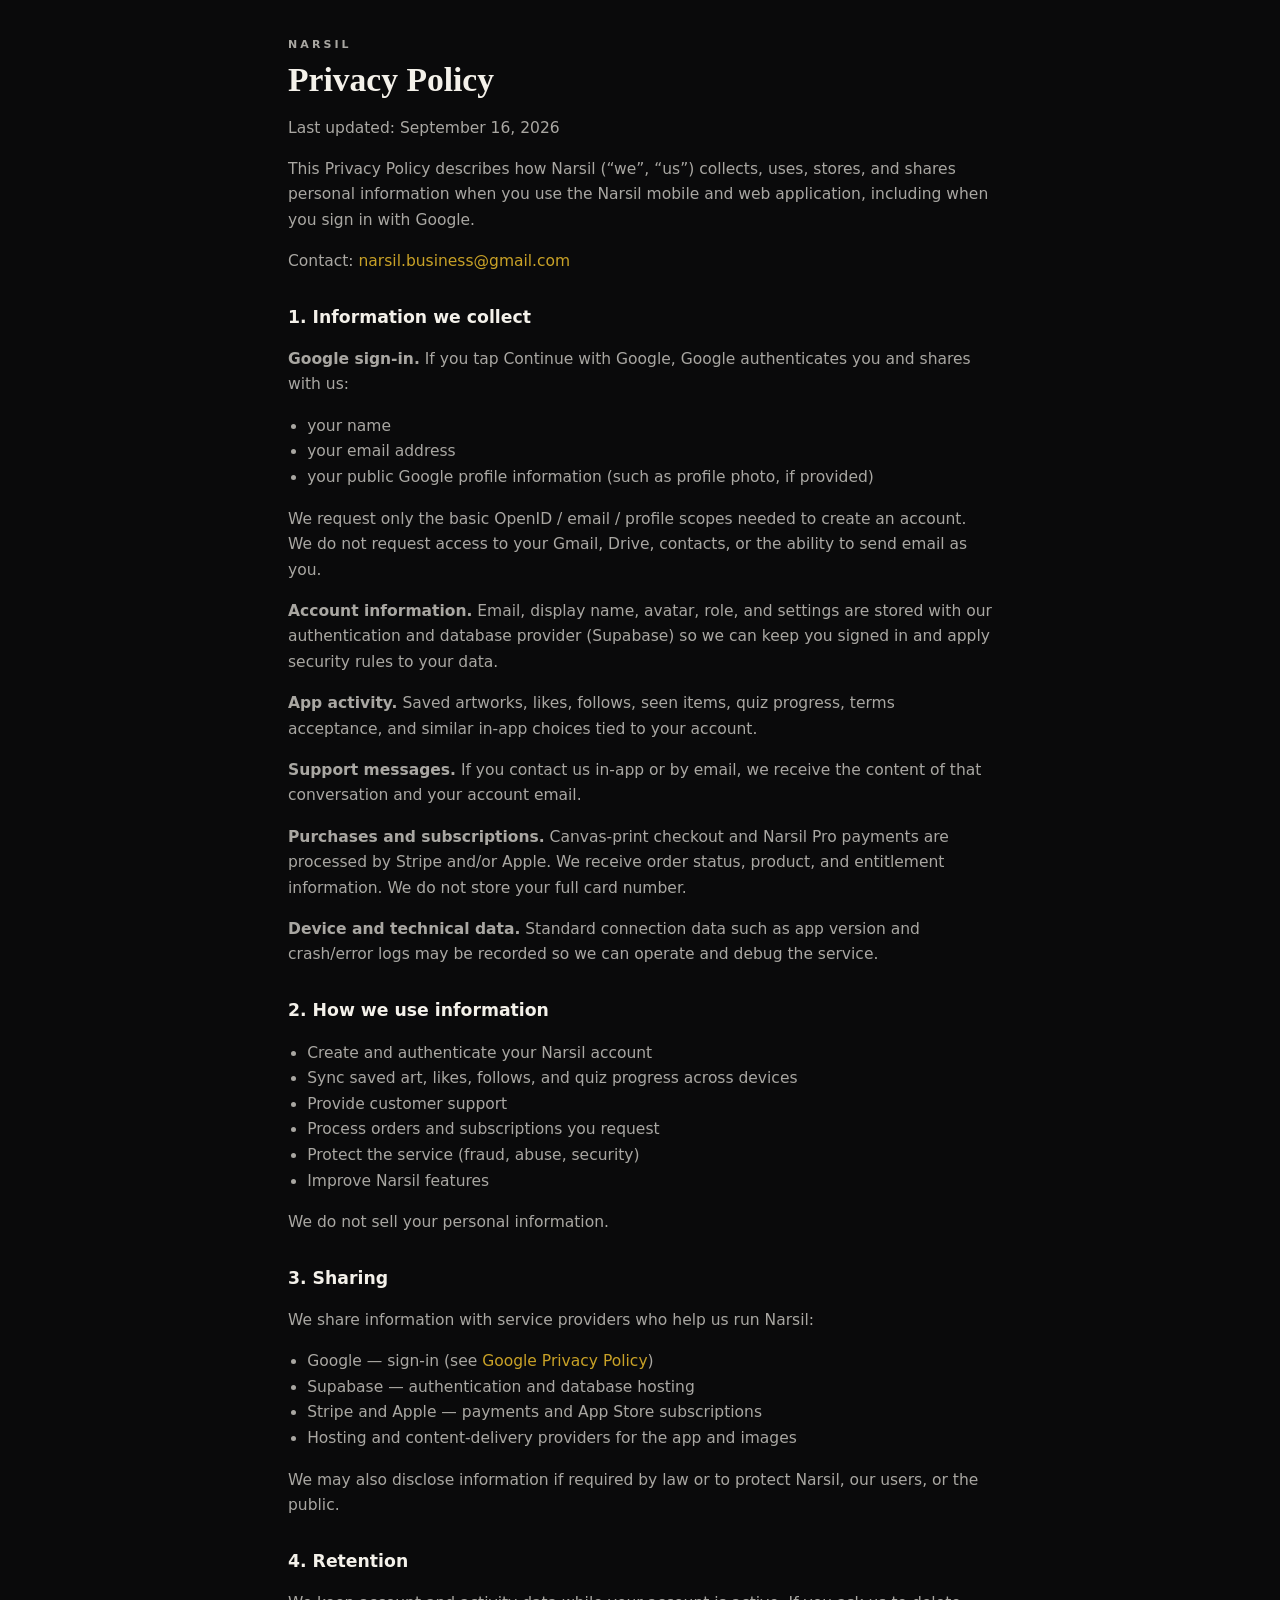
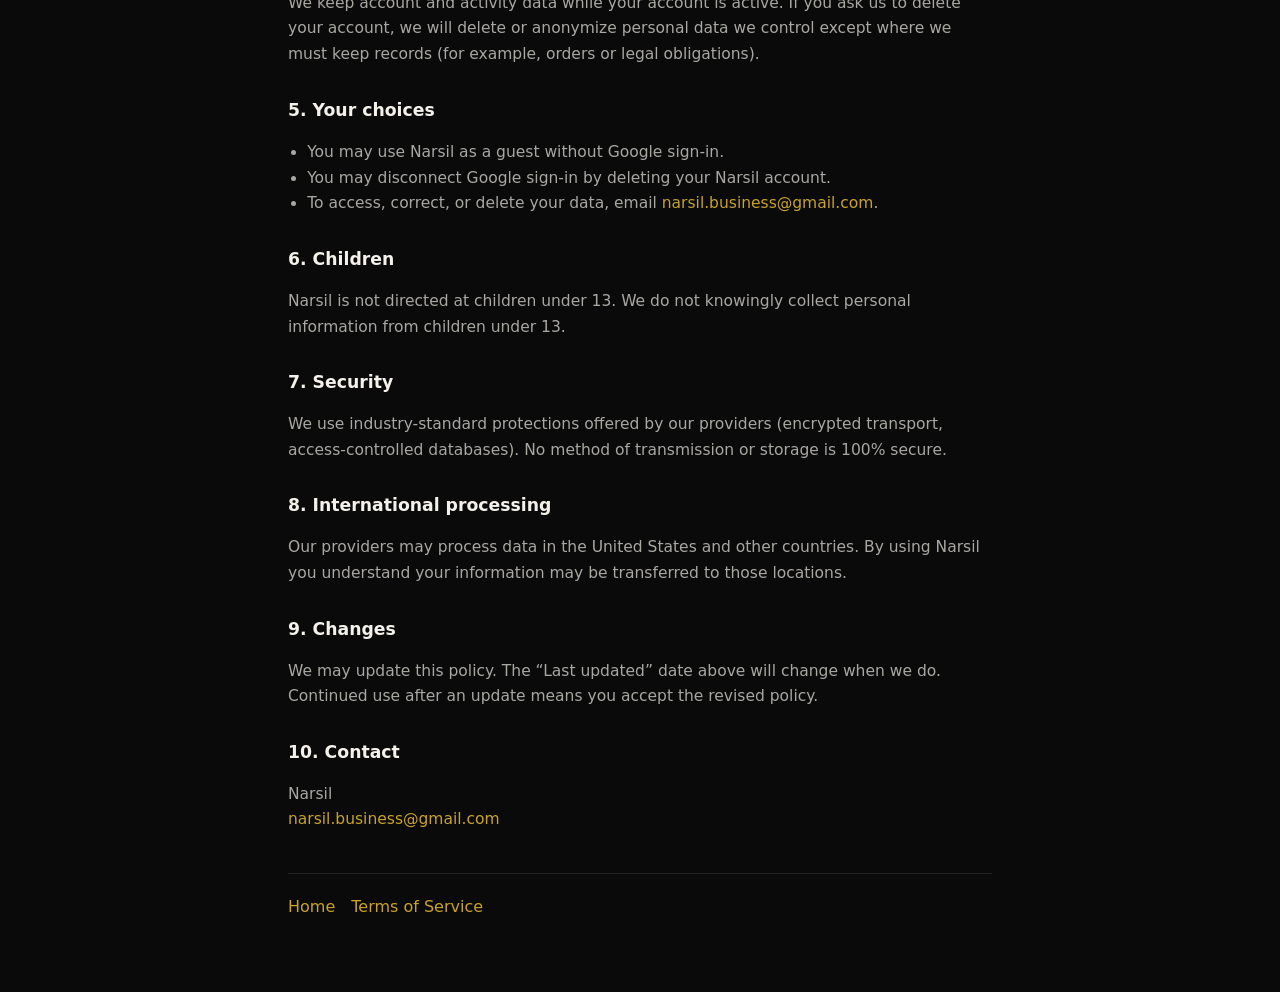
==== privacy.html @ 3913f863 "Publish public Narsil Home, Privacy, and Terms pages for Google OAuth branding. Co-authored-by: Curs" ====
<!doctype html>
<html lang="en">
  <head>
    <meta charset="UTF-8" />
    <meta name="viewport" content="width=device-width, initial-scale=1" />
    <title>Privacy Policy — Narsil</title>
    <meta
      name="description"
      content="Narsil privacy policy: what data we collect with Google sign-in, how we use it, and how to contact us."
    />
    <link rel="icon" href="narsil-crest.png" />
    <link rel="stylesheet" href="styles.css" />
  </head>
  <body>
    <main>
      <p class="wordmark">Narsil</p>
      <h1>Privacy Policy</h1>
      <p class="meta">Last updated: September 16, 2026</p>

      <p>
        This Privacy Policy describes how Narsil (“we”, “us”) collects, uses,
        stores, and shares personal information when you use the Narsil mobile
        and web application, including when you sign in with Google.
      </p>
      <p>
        Contact:
        <a href="mailto:narsil.business@gmail.com">narsil.business@gmail.com</a>
      </p>

      <h2>1. Information we collect</h2>
      <p><strong>Google sign-in.</strong> If you tap Continue with Google, Google
        authenticates you and shares with us:</p>
      <ul>
        <li>your name</li>
        <li>your email address</li>
        <li>your public Google profile information (such as profile photo, if provided)</li>
      </ul>
      <p>
        We request only the basic OpenID / email / profile scopes needed to
        create an account. We do not request access to your Gmail, Drive,
        contacts, or the ability to send email as you.
      </p>
      <p><strong>Account information.</strong> Email, display name, avatar, role,
        and settings are stored with our authentication and database provider
        (Supabase) so we can keep you signed in and apply security rules to
        your data.</p>
      <p><strong>App activity.</strong> Saved artworks, likes, follows, seen
        items, quiz progress, terms acceptance, and similar in-app choices
        tied to your account.</p>
      <p><strong>Support messages.</strong> If you contact us in-app or by email,
        we receive the content of that conversation and your account email.</p>
      <p><strong>Purchases and subscriptions.</strong> Canvas-print checkout and
        Narsil Pro payments are processed by Stripe and/or Apple. We receive
        order status, product, and entitlement information. We do not store
        your full card number.</p>
      <p><strong>Device and technical data.</strong> Standard connection data
        such as app version and crash/error logs may be recorded so we can
        operate and debug the service.</p>

      <h2>2. How we use information</h2>
      <ul>
        <li>Create and authenticate your Narsil account</li>
        <li>Sync saved art, likes, follows, and quiz progress across devices</li>
        <li>Provide customer support</li>
        <li>Process orders and subscriptions you request</li>
        <li>Protect the service (fraud, abuse, security)</li>
        <li>Improve Narsil features</li>
      </ul>
      <p>We do not sell your personal information.</p>

      <h2>3. Sharing</h2>
      <p>We share information with service providers who help us run Narsil:</p>
      <ul>
        <li>Google — sign-in (see <a href="https://policies.google.com/privacy">Google Privacy Policy</a>)</li>
        <li>Supabase — authentication and database hosting</li>
        <li>Stripe and Apple — payments and App Store subscriptions</li>
        <li>Hosting and content-delivery providers for the app and images</li>
      </ul>
      <p>We may also disclose information if required by law or to protect
        Narsil, our users, or the public.</p>

      <h2>4. Retention</h2>
      <p>
        We keep account and activity data while your account is active. If you
        ask us to delete your account, we will delete or anonymize personal
        data we control except where we must keep records (for example, orders
        or legal obligations).
      </p>

      <h2>5. Your choices</h2>
      <ul>
        <li>You may use Narsil as a guest without Google sign-in.</li>
        <li>You may disconnect Google sign-in by deleting your Narsil account.</li>
        <li>To access, correct, or delete your data, email
          <a href="mailto:narsil.business@gmail.com">narsil.business@gmail.com</a>.</li>
      </ul>

      <h2>6. Children</h2>
      <p>
        Narsil is not directed at children under 13. We do not knowingly
        collect personal information from children under 13.
      </p>

      <h2>7. Security</h2>
      <p>
        We use industry-standard protections offered by our providers
        (encrypted transport, access-controlled databases). No method of
        transmission or storage is 100% secure.
      </p>

      <h2>8. International processing</h2>
      <p>
        Our providers may process data in the United States and other
        countries. By using Narsil you understand your information may be
        transferred to those locations.
      </p>

      <h2>9. Changes</h2>
      <p>
        We may update this policy. The “Last updated” date above will change
        when we do. Continued use after an update means you accept the revised
        policy.
      </p>

      <h2>10. Contact</h2>
      <p>
        Narsil<br />
        <a href="mailto:narsil.business@gmail.com">narsil.business@gmail.com</a>
      </p>

      <nav>
        <a href="index.html">Home</a>
        <a href="terms.html">Terms of Service</a>
      </nav>
    </main>
  </body>
</html>
---- styles.css ----
:root {
  color-scheme: dark;
  --bg: #0a0a0b;
  --text: #f4f1ea;
  --muted: rgba(244, 241, 234, 0.68);
  --line: rgba(255, 255, 255, 0.1);
  --accent: #c9a227;
}

* {
  box-sizing: border-box;
}

html,
body {
  margin: 0;
  min-height: 100%;
  background: var(--bg);
  color: var(--text);
  font-family: Inter, system-ui, -apple-system, Segoe UI, sans-serif;
  line-height: 1.65;
}

body {
  padding: 2.25rem 1.25rem 4.5rem;
}

main {
  max-width: 44rem;
  margin: 0 auto;
}

.hero {
  display: flex;
  align-items: center;
  gap: 1rem;
  margin-bottom: 1.5rem;
}

.hero img {
  width: 88px;
  height: 88px;
  object-fit: contain;
}

.wordmark {
  margin: 0;
  font-size: 11px;
  font-weight: 600;
  letter-spacing: 0.28em;
  text-transform: uppercase;
}

h1 {
  font-family: "Playfair Display", Georgia, serif;
  font-size: 2.1rem;
  font-weight: 600;
  line-height: 1.2;
  margin: 0.35rem 0 0.5rem;
}

.meta,
.lede {
  color: var(--muted);
}

.lede {
  font-size: 1.05rem;
  margin: 0 0 1.5rem;
}

h2 {
  font-size: 1.08rem;
  margin: 1.75rem 0 0.45rem;
}

p,
li {
  color: var(--muted);
  font-size: 0.97rem;
}

ul {
  padding-left: 1.2rem;
}

nav {
  display: flex;
  flex-wrap: wrap;
  gap: 1rem;
  margin-top: 2.5rem;
  padding-top: 1.25rem;
  border-top: 1px solid var(--line);
}

a {
  color: var(--accent);
  text-decoration: none;
}

a:hover {
  text-decoration: underline;
}
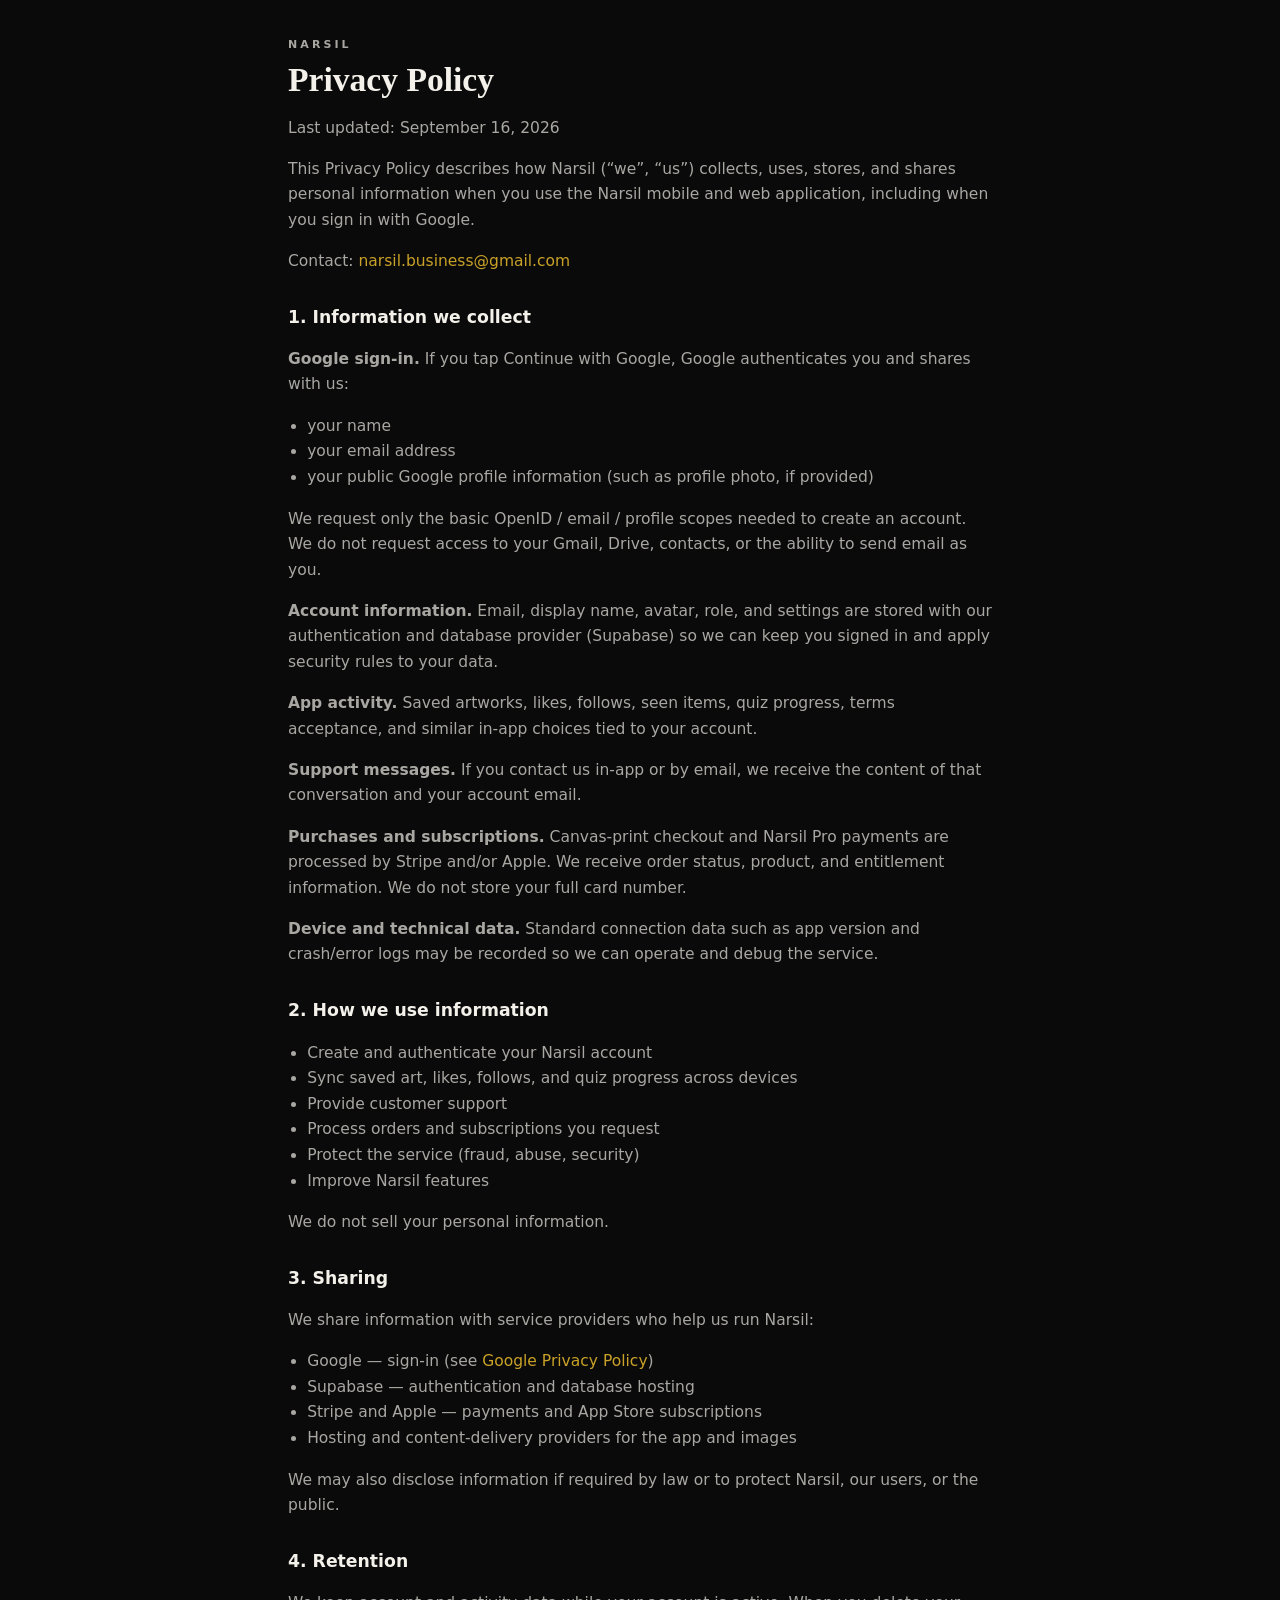
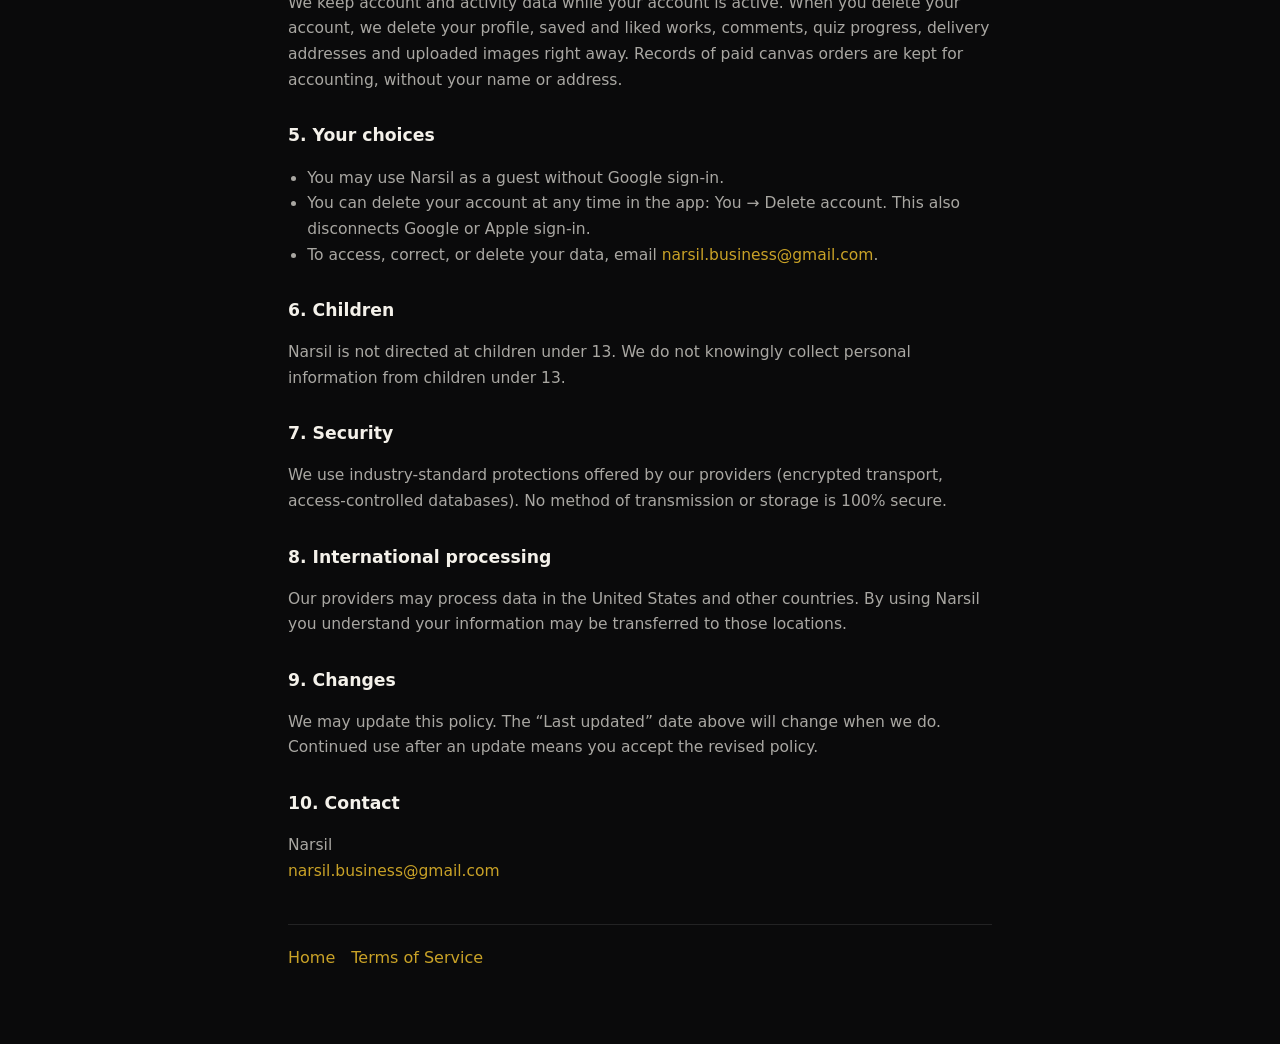
==== commit 4eaff672: "Explain in-app account deletion and what is kept in the privacy policy. Co-Authored-By: Claude Opus " ====
--- a/privacy.html
+++ b/privacy.html
@@ -81,16 +81,18 @@
 
       <h2>4. Retention</h2>
       <p>
-        We keep account and activity data while your account is active. If you
-        ask us to delete your account, we will delete or anonymize personal
-        data we control except where we must keep records (for example, orders
-        or legal obligations).
+        We keep account and activity data while your account is active. When
+        you delete your account, we delete your profile, saved and liked works,
+        comments, quiz progress, delivery addresses and uploaded images right
+        away. Records of paid canvas orders are kept for accounting, without
+        your name or address.
       </p>
 
       <h2>5. Your choices</h2>
       <ul>
         <li>You may use Narsil as a guest without Google sign-in.</li>
-        <li>You may disconnect Google sign-in by deleting your Narsil account.</li>
+        <li>You can delete your account at any time in the app: You → Delete
+          account. This also disconnects Google or Apple sign-in.</li>
         <li>To access, correct, or delete your data, email
           <a href="mailto:narsil.business@gmail.com">narsil.business@gmail.com</a>.</li>
       </ul>
